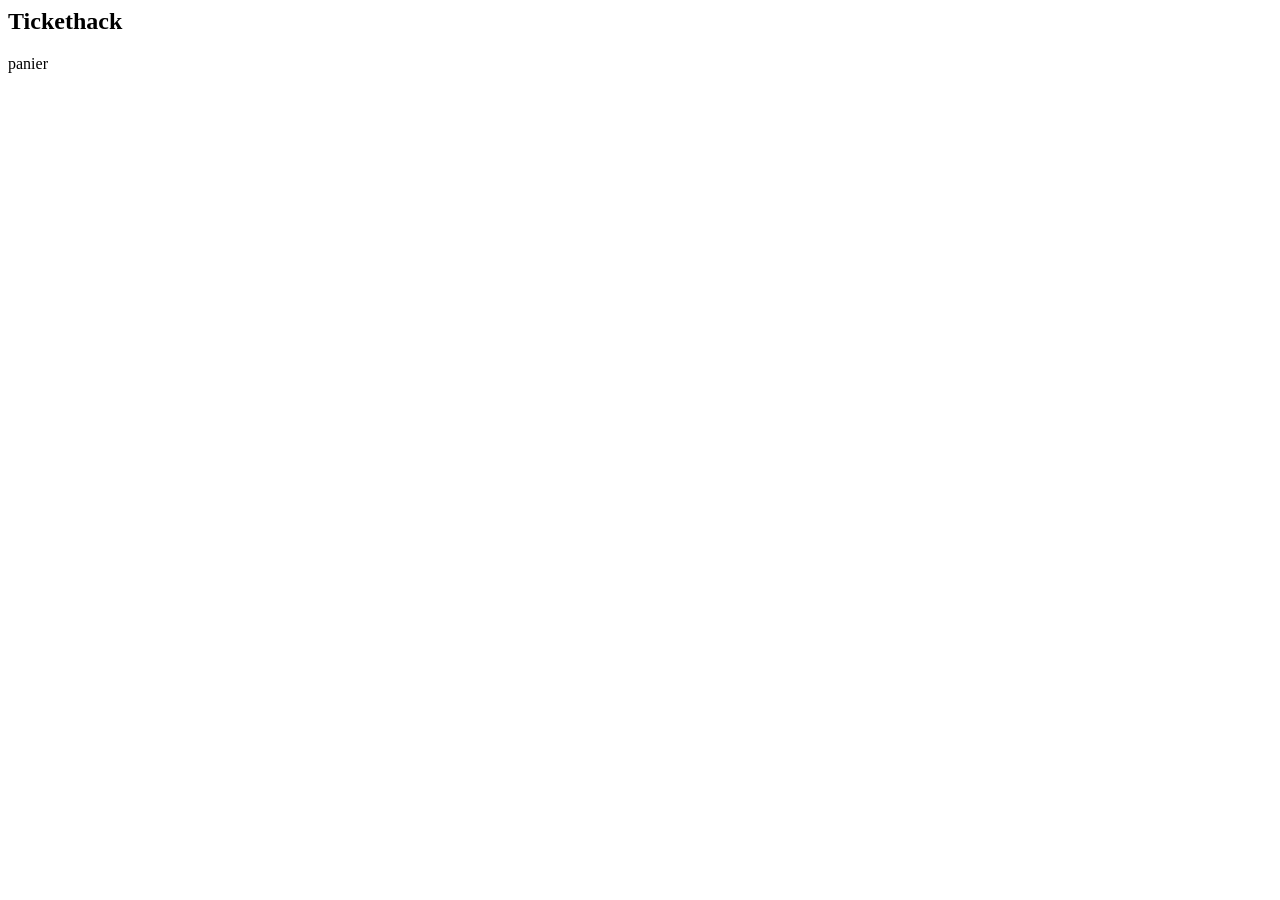
==== frontend-tickethack/index.html @ 8c22fe7c "frontend en developpement phase 1" ====
<html lang="en">
<head>
    <meta charset="UTF-8">
    <meta http-equiv="X-UA-Compatible" content="IE=edge">
    <meta name="viewport" content="width=device-width, initial-scale=1.0">
    <title>Tickethack</title>
    <link rel="stylesheet" href="style.css">
    <link rel="stylesheet" href="script.js">
</head>
<h2>Tickethack</h2>

<body>
    <div class="headers right">panier</div>
</body>
</html>
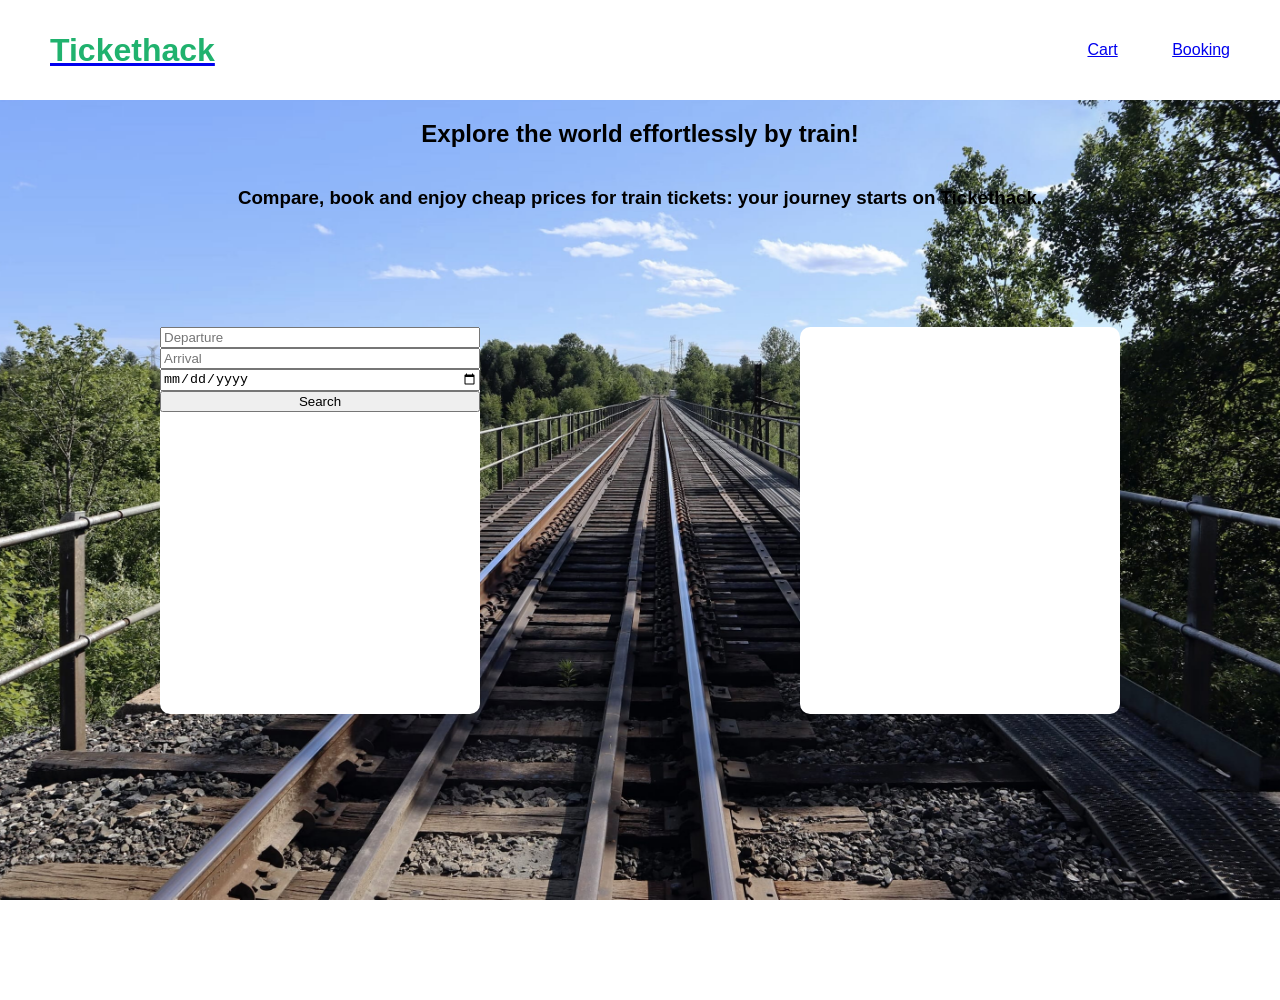
==== commit 077976ae: "début frontend (index.html + css)" ====
--- a/frontend-tickethack/index.html
+++ b/frontend-tickethack/index.html
@@ -1,15 +1,48 @@
+<!DOCTYPE html>
 <html lang="en">
-<head>
-    <meta charset="UTF-8">
-    <meta http-equiv="X-UA-Compatible" content="IE=edge">
-    <meta name="viewport" content="width=device-width, initial-scale=1.0">
+  <head>
+    <meta charset="UTF-8" />
+    <meta http-equiv="X-UA-Compatible" content="IE=edge" />
+    <meta name="viewport" content="width=device-width, initial-scale=1.0" />
+    <link href="style.css" rel="stylesheet" />
     <title>Tickethack</title>
-    <link rel="stylesheet" href="style.css">
-    <link rel="stylesheet" href="script.js">
-</head>
-<h2>Tickethack</h2>
-
-<body>
-    <div class="headers right">panier</div>
-</body>
-</html>+  </head>
+  <body>
+    <div id="nav">
+      <a id="go-to-index" href="index.html">
+        <h1 id="logo">Tickethack</h1>
+      </a>
+      <div id="cart-booking">
+        <a id="go-to-carts" href="carts.html">Cart</a>
+        <a id="go-to-bookings" href="bookings.html">Booking</a>
+      </div>
+    </div>
+    <div id="main-container">
+      <h2>Explore the world effortlessly by train!</h2>
+      <h3>
+        Compare, book and enjoy cheap prices for train tickets: your journey
+        starts on Tickethack.
+      </h3>
+      <div id="content-container">
+        <div id="search-container">
+          <input
+            id="search-departure"
+            name="search-departure"
+            type="text"
+            placeholder="Departure"
+          />
+          <input
+            id="search-arrival"
+            name="search-arrival"
+            type="text"
+            placeholder="Arrival"
+          />
+          <input id="search-date" name="search-date" type="date" />
+          <input id="search-button" type="button" value="Search" />
+        </div>
+        <div id="results-container"></div>
+      </div>
+    </div>
+    <script src="script.js"></script>
+  </body>
+</html>
--- a/frontend-tickethack/style.css
+++ b/frontend-tickethack/style.css
@@ -0,0 +1,66 @@
+body {
+  background: url("../backend-tickethack/images/background.jpg") no-repeat
+    center center fixed;
+  -webkit-background-size: cover;
+  -moz-background-size: cover;
+  -o-background-size: cover;
+  background-size: cover;
+  margin: 0px;
+  font-family: "Lucida Sans", "Lucida Sans Regular", "Lucida Grande",
+    "Lucida Sans Unicode", Geneva, Verdana, sans-serif;
+  height: 100vh;
+  width: 100vw;
+  overflow-y: hidden;
+}
+
+#nav {
+  width: 100%;
+  height: 100px;
+  display: flex;
+  flex-direction: row;
+  align-items: center;
+  justify-content: space-between;
+  background-color: white;
+  margin: 0;
+}
+
+#logo {
+  color: rgb(32, 178, 110);
+  font-weight: bolder;
+  margin-left: 50px;
+}
+
+#cart-booking {
+}
+
+#go-to-carts,
+#go-to-bookings {
+  margin-right: 50px;
+}
+
+#main-container {
+  width: 100%;
+  height: 100%;
+  display: flex;
+  flex-direction: column;
+  align-items: center;
+}
+
+#content-container {
+  width: 100%;
+  height: 100%;
+  display: flex;
+  flex-direction: row;
+  justify-content: space-around;
+}
+
+#search-container,
+#results-container {
+  background-color: white;
+  border-radius: 10px;
+  width: 25%;
+  height: 50%;
+  display: flex;
+  flex-direction: column;
+  margin-top: 100px;
+}
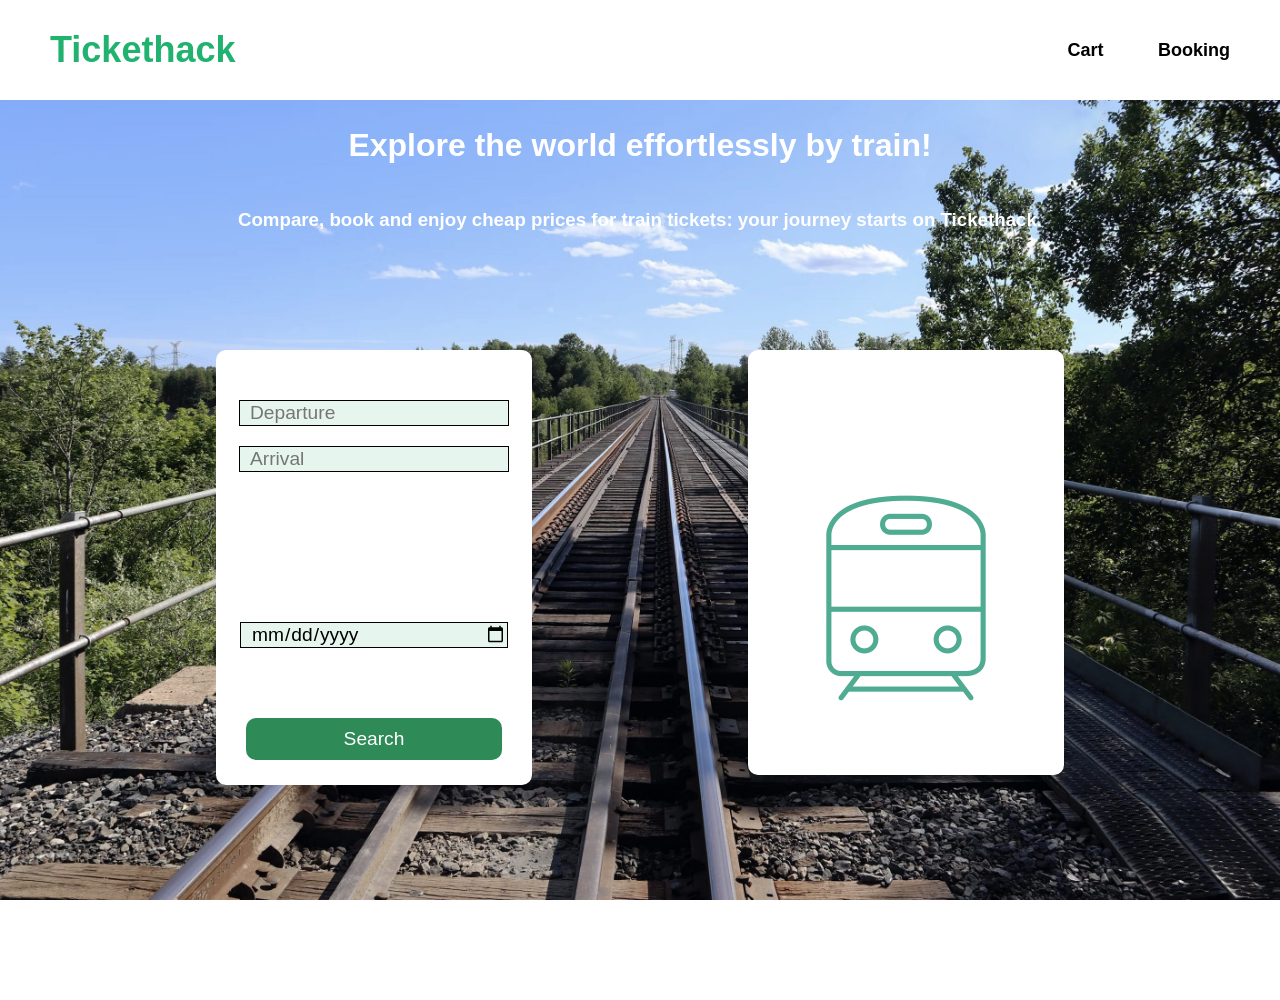
==== commit d6362ca1: "page index.html fonctionnelle + style terminé / page carts.html fonctionnelle + style non terminé" ====
--- a/frontend-tickethack/index.html
+++ b/frontend-tickethack/index.html
@@ -40,7 +40,10 @@
           <input id="search-date" name="search-date" type="date" />
           <input id="search-button" type="button" value="Search" />
         </div>
-        <div id="results-container"></div>
+        <div id="results-container">
+          <img id="img-train" src="./images/train.png" />
+          <p>It's time to book your future trip</p>
+        </div>
       </div>
     </div>
     <script src="script.js"></script>
--- a/frontend-tickethack/style.css
+++ b/frontend-tickethack/style.css
@@ -1,10 +1,4 @@
 body {
-  background: url("../backend-tickethack/images/background.jpg") no-repeat
-    center center fixed;
-  -webkit-background-size: cover;
-  -moz-background-size: cover;
-  -o-background-size: cover;
-  background-size: cover;
   margin: 0px;
   font-family: "Lucida Sans", "Lucida Sans Regular", "Lucida Grande",
     "Lucida Sans Unicode", Geneva, Verdana, sans-serif;
@@ -13,6 +7,13 @@
   overflow-y: hidden;
 }
 
+a {
+  text-decoration: none;
+  color: black;
+  font-size: large;
+  font-weight: 800;
+}
+
 #nav {
   width: 100%;
   height: 100px;
@@ -39,6 +40,11 @@
 }
 
 #main-container {
+  background: url("./images/background.jpg") no-repeat center center fixed;
+  -webkit-background-size: cover;
+  -moz-background-size: cover;
+  -o-background-size: cover;
+  background-size: cover;
   width: 100%;
   height: 100%;
   display: flex;
@@ -51,16 +57,159 @@
   height: 100%;
   display: flex;
   flex-direction: row;
-  justify-content: space-around;
+  justify-content: space-evenly;
+}
+
+h2,
+h3 {
+  color: white;
+  font-weight: bold;
+}
+
+h2 {
+  font-size: xx-large;
 }
 
 #search-container,
 #results-container {
   background-color: white;
   border-radius: 10px;
-  width: 25%;
+  width: 20%;
   height: 50%;
   display: flex;
   flex-direction: column;
+  align-items: center;
   margin-top: 100px;
-}
+  padding: 30px;
+}
+
+#search-departure,
+#search-arrival {
+  height: 40px;
+  font-size: larger;
+  background-color: rgb(230, 246, 239);
+  margin-top: 20px;
+  border: 1px solid black;
+  padding-left: 10px;
+  width: 100%;
+}
+
+#search-date {
+  height: 40px;
+  font-size: larger;
+  background-color: rgb(230, 246, 239);
+  margin-top: 150px;
+  margin-bottom: 70px;
+  border: 1px solid black;
+  padding-left: 10px;
+  font-family: "Lucida Sans", "Lucida Sans Regular", "Lucida Grande",
+    "Lucida Sans Unicode", Geneva, Verdana, sans-serif;
+  width: 100%;
+}
+
+#search-button {
+  background-color: seagreen;
+  color: white;
+  border-radius: 10px;
+  border: 0ch;
+  padding: 10px;
+  padding-left: 20px;
+  padding-right: 20px;
+  height: 50px;
+  font-size: larger;
+  width: 100%;
+}
+
+#search-button:hover {
+  background-color: rgb(109, 190, 144);
+  color: white;
+  border-radius: 10px;
+  border: 0ch;
+  padding: 10px;
+  padding-left: 20px;
+  padding-right: 20px;
+  height: 50px;
+  font-size: larger;
+  width: 100%;
+}
+
+#search-button:active {
+  background-color: seagreen;
+  color: white;
+  border-radius: 10px;
+  border: 5px solid green;
+  padding: 10px;
+  padding-left: 20px;
+  padding-right: 20px;
+  height: 50px;
+  font-size: larger;
+  width: 100%;
+}
+
+#results-container {
+  overflow-y: auto;
+  overflow-x: hidden;
+  padding-top: 20px;
+}
+
+p {
+  color: rgb(32, 178, 110);
+  font-size: x-large;
+  font-weight: 900;
+  margin-top: 70px;
+  text-align: center;
+}
+
+#img-train,
+#img-not-found {
+  position: relative;
+  margin-top: 100px;
+}
+
+.trip {
+  display: flex;
+  flex-direction: row;
+  background-color: palegoldenrod;
+  border-radius: 10px;
+  justify-content: space-evenly;
+  align-items: center;
+  margin: 5px;
+  height: 100px;
+  min-height: 100px;
+  width: 100%;
+  position: sticky;
+}
+
+.date {
+  display: none;
+}
+
+.book-button {
+  background-color: seagreen;
+  color: white;
+  border-radius: 10px;
+  border: 0ch;
+  padding: 10px;
+  padding-left: 20px;
+  padding-right: 20px;
+}
+
+.book-button:hover {
+  background-color: rgb(109, 190, 144);
+  color: white;
+  border-radius: 10px;
+  border: 0ch;
+  padding: 10px;
+  padding-left: 20px;
+  padding-right: 20px;
+}
+
+.book-button:active {
+  background-color: seagreen;
+  color: white;
+  border-radius: 10px;
+  border: 5px solid green;
+  padding: 5px;
+  padding-left: 15px;
+  padding-right: 15px;
+}
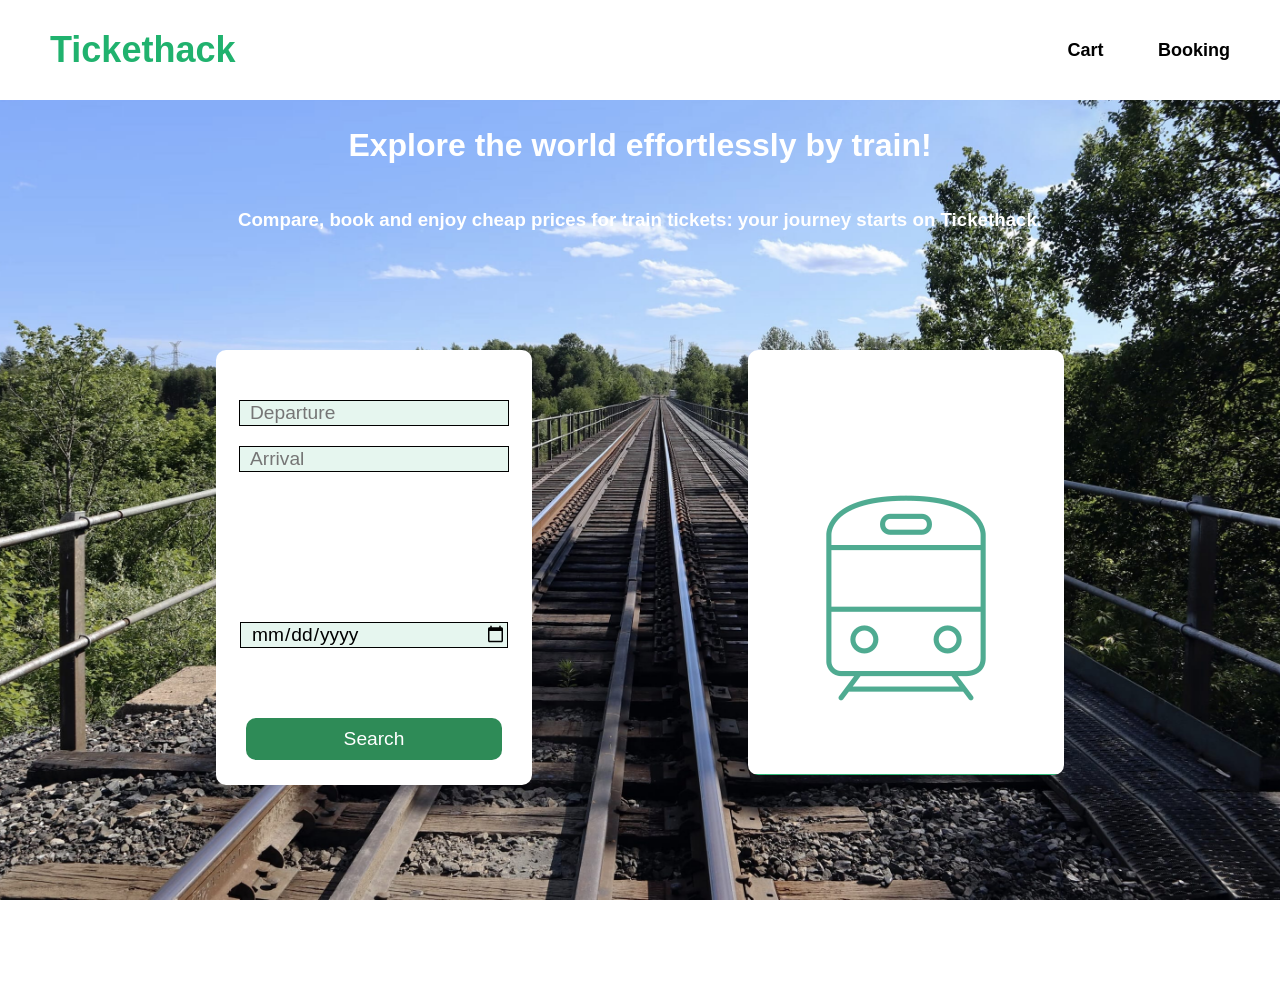
==== commit 03aad581: "fin site (style + fonctionnalités)" ====
--- a/frontend-tickethack/index.html
+++ b/frontend-tickethack/index.html
@@ -42,6 +42,7 @@
         </div>
         <div id="results-container">
           <img id="img-train" src="./images/train.png" />
+          <p>___________________________</p>
           <p>It's time to book your future trip</p>
         </div>
       </div>
--- a/frontend-tickethack/style.css
+++ b/frontend-tickethack/style.css
@@ -156,7 +156,6 @@
   color: rgb(32, 178, 110);
   font-size: x-large;
   font-weight: 900;
-  margin-top: 70px;
   text-align: center;
 }
 
